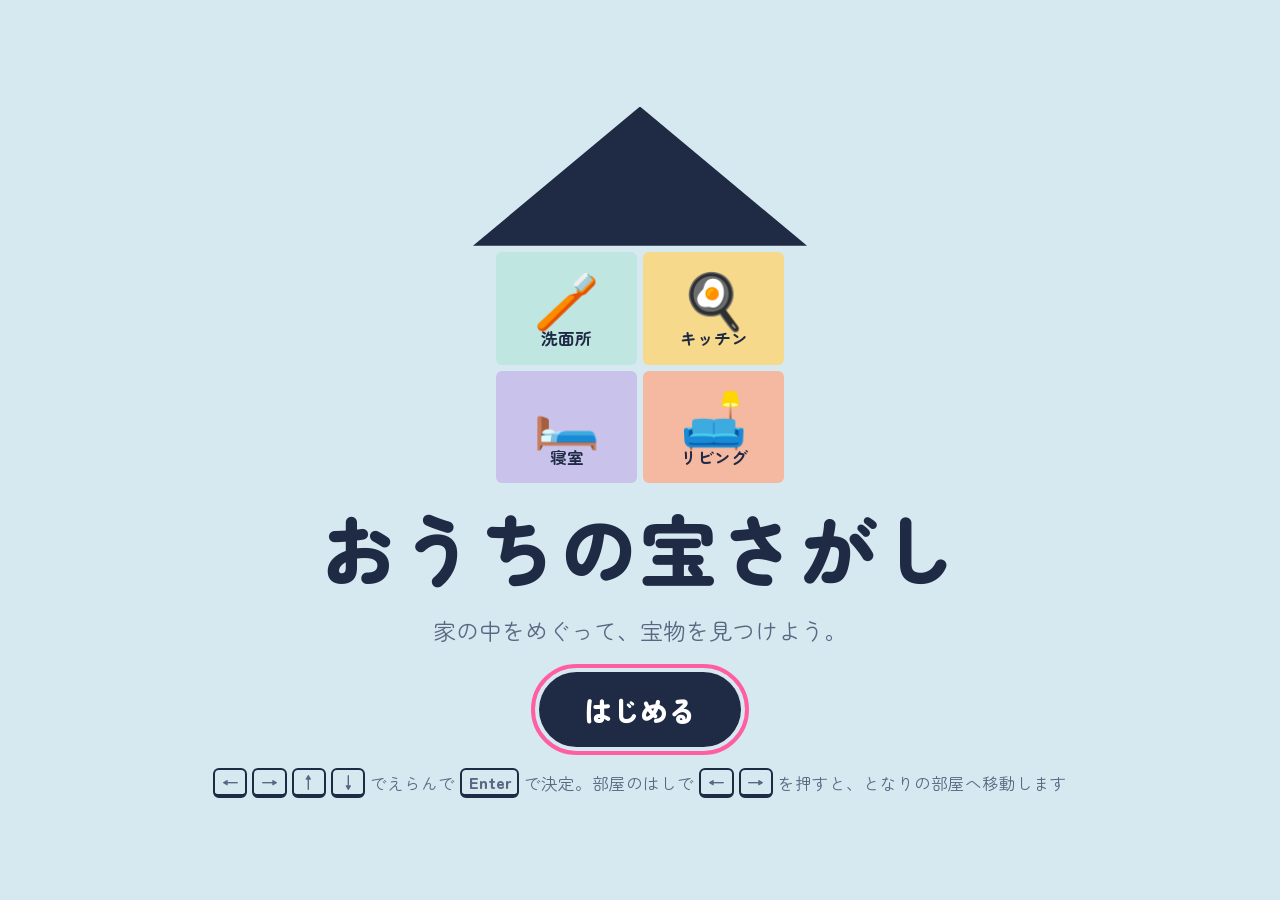
==== index.html @ 9ab675c8 "上書き１" ====
<!DOCTYPE html>
<html lang="ja">
<head>
<meta charset="utf-8">
<meta name="viewport" content="width=device-width, initial-scale=1, viewport-fit=cover">
<title>おうちの宝さがし</title>
<link rel="preconnect" href="https://fonts.googleapis.com">
<link rel="preconnect" href="https://fonts.gstatic.com" crossorigin>
<link href="https://fonts.googleapis.com/css2?family=Zen+Maru+Gothic:wght@500;700;900&display=swap" rel="stylesheet">
<style>
:root{
  --bg:#D6E8F0; --panel:#FFFFFF; --ink:#1F2A44; --muted:#5B6782; --line:#B9CAD6; --btn:#1F2A44; --btnInk:#FFFFFF;
  --wash:#BFE6E0; --kitchen:#F6D98B; --bed:#C9C2EA; --living:#F4B9A0;
  --u:10px;
  box-sizing:border-box;
  padding-top:env(safe-area-inset-top,0px);
  padding-bottom:env(safe-area-inset-bottom,0px);
}
@media (prefers-color-scheme: dark){
  :root:not([data-theme="light"]){ --bg:#18203A; --panel:#232D4D; --ink:#F2F0FA; --muted:#AAB3CF; --line:#3A4670; --btn:#F2F0FA; --btnInk:#18203A; }
}
:root[data-theme="dark"]{ --bg:#18203A; --panel:#232D4D; --ink:#F2F0FA; --muted:#AAB3CF; --line:#3A4670; --btn:#F2F0FA; --btnInk:#18203A; }
*{box-sizing:border-box}
[hidden]{display:none!important}
html{height:100%;scroll-padding-top:env(safe-area-inset-top,0px)}
body{margin:0;height:100%;display:flex;flex-direction:column;background:var(--bg);color:var(--ink);
  font-family:"Zen Maru Gothic","Hiragino Maru Gothic ProN","Yu Gothic",Meiryo,sans-serif;overflow:hidden;
  -webkit-tap-highlight-color:transparent}
button{font-family:inherit;color:inherit}
.screen{display:none;flex:1;min-height:0}
.screen.on{display:flex}

/* ---------- タイトル ---------- */
#title{flex-direction:column;align-items:center;justify-content:flex-start;gap:clamp(8px,2.4vh,32px);padding:clamp(12px,3vh,32px) 24px;text-align:center;overflow-y:auto}
#title > :first-child{margin-top:auto}
#title::before{content:"";display:block;flex-shrink:0;height:calc(clamp(130px,min(26vw,32vh),380px)*.5 + 6px)} #title > :last-child{margin-bottom:auto}
.house{display:grid;grid-template-columns:1fr 1fr;gap:6px;--hw:clamp(130px,min(26vw,32vh),380px);width:var(--hw);position:relative;flex-shrink:0}
.house::before{content:"";position:absolute;left:-8%;right:-8%;bottom:100%;margin-bottom:6px;aspect-ratio:2.4/1;
  background:var(--ink);clip-path:polygon(50% 0,100% 100%,0 100%)}
.house div{aspect-ratio:1.25/1;border-radius:6px;display:flex;flex-direction:column;align-items:center;justify-content:center;
  font-size:clamp(22px,min(4.4vw,6vh),64px);line-height:1}
.house div span{font-size:clamp(10px,min(1.3vw,1.9vh),20px);font-weight:700;margin-top:.35em;color:#1F2A44}
h1{margin:0;font-weight:900;font-size:clamp(28px,min(6vw,9vh),92px);letter-spacing:.04em;line-height:1.1}
.lead{margin:0;max-width:34em;font-size:clamp(14px,min(1.8vw,2.7vh),26px);line-height:1.7;color:var(--muted)}
.row{display:flex;gap:14px;flex-wrap:wrap;justify-content:center}
.big{font-size:clamp(17px,min(2.2vw,3.4vh),34px);font-weight:900;padding:.6em 1.6em;border-radius:999px;border:none;background:var(--btn);color:var(--btnInk);cursor:pointer}
.sub{font-size:clamp(14px,1.6vw,24px);font-weight:700;padding:.6em 1.3em;border-radius:999px;border:3px solid var(--ink);background:transparent;cursor:pointer}
.big:focus-visible,.sub:focus-visible,.tbtn:focus-visible,.room:focus-visible,.pad button:focus-visible,.arrow:focus-visible{outline:4px solid var(--focus);outline-offset:4px}
.small{font-size:clamp(12px,min(1.3vw,2vh),20px);color:var(--muted);margin:0}

/* ---------- ゲーム ---------- */
#game{flex-direction:column}
#stageWrap{flex:1;min-height:0;display:flex;align-items:center;justify-content:center;padding:clamp(6px,1.2vh,16px)}
#stage{position:relative;border-radius:calc(var(--u)*1.4);overflow:hidden;box-shadow:0 calc(var(--u)*.5) 0 rgba(0,0,0,.15)}
#stage{background:#EDEBE4}
#stage img.scene{position:absolute;inset:0;width:100%;height:100%;display:block;object-fit:cover;user-select:none;-webkit-user-drag:none}
.ov{position:absolute;pointer-events:none;opacity:0;transition:opacity 1.2s}
.ov.on{opacity:1}
.ov.fog{background:rgba(255,255,255,.82);border-radius:calc(var(--u)*.3);box-shadow:0 0 calc(var(--u)*2) calc(var(--u)*.6) rgba(255,255,255,.7)}
.ov.glow{inset:0;background:radial-gradient(ellipse at 72% 40%, rgba(255,222,130,.55), rgba(255,222,130,.2) 28%, transparent 52%)}
.hs .ring{display:block;width:calc(var(--u)*4);height:calc(var(--u)*4);border-radius:50%;border:calc(var(--u)*.45) solid #fff;
  background:rgba(255,255,255,.28);box-shadow:0 0 0 calc(var(--u)*.2) rgba(31,42,68,.6);transition:transform .15s}
.hs:hover .ring,.hs:focus-visible .ring,body.kbd .hs:focus .ring{border-color:#E8A900;transform:scale(1.15)}
#stage.swap{animation:swap .35s ease}
@keyframes swap{from{opacity:0;transform:scale(.985)}to{opacity:1;transform:none}}
.roomname{position:absolute;left:calc(var(--u)*1.4);top:calc(var(--u)*1.2);font-weight:900;font-size:calc(var(--u)*2.6);
  background:rgba(255,255,255,.9);color:#1F2A44;padding:calc(var(--u)*.3) calc(var(--u)*1.4);border-radius:999px}
.hs{position:absolute;transform:translate(-50%,-50%);border:none;background:none;padding:calc(var(--u)*.5);
  display:flex;flex-direction:column;align-items:center;gap:calc(var(--u)*.3);cursor:pointer;border-radius:calc(var(--u)*1.6)}
.hs .e{font-size:calc(var(--u)*5);line-height:1;filter:drop-shadow(0 calc(var(--u)*.3) 0 rgba(0,0,0,.18));transition:transform .15s}
.hs .l{position:absolute;top:100%;left:50%;transform:translateX(-50%);font-size:calc(var(--u)*1.55);font-weight:700;background:rgba(255,255,255,.9);color:#1F2A44;padding:calc(var(--u)*.15) calc(var(--u)*.9);border-radius:999px;white-space:nowrap}
.hs:hover .e,.hs:focus-visible .e{transform:scale(1.15)}
.hs:focus-visible{outline:calc(var(--u)*.35) solid #1F2A44;outline-offset:0;background:rgba(255,255,255,.4)}
.hs.star .e{font-size:calc(var(--u)*2.4);opacity:.85}
.hs.star.got .e{opacity:.35}
.hs.shake{animation:shake .35s}
@keyframes shake{25%{transform:translate(-56%,-50%)}75%{transform:translate(-44%,-50%)}}
.arrow{position:absolute;top:50%;transform:translateY(-50%);width:calc(var(--u)*5);height:calc(var(--u)*5);border-radius:50%;border:none;
  background:rgba(31,42,68,.78);color:#fff;font-size:calc(var(--u)*2.2);cursor:pointer;display:flex;align-items:center;justify-content:center}
.arrow.l{left:calc(var(--u)*.8)} .arrow.r{right:calc(var(--u)*.8)}


/* ---------- 下のバー ---------- */
#bar{display:flex;align-items:center;gap:clamp(10px,1.6vw,28px);padding:clamp(6px,1.2vh,14px) clamp(10px,2vw,28px);
  background:var(--panel);border-top:3px solid var(--line);flex-wrap:wrap;font-size:clamp(13px,1.5vw,24px)}
.mini{display:grid;grid-template-columns:1fr 1fr;gap:4px;position:relative;margin-top:clamp(14px,2vw,26px)}
.mini::before{content:"";position:absolute;left:-6%;right:-6%;bottom:100%;margin-bottom:4px;height:clamp(12px,1.8vw,24px);background:var(--ink);clip-path:polygon(50% 0,100% 100%,0 100%)}
.room{border:3px solid transparent;border-radius:6px;padding:.15em .5em;font-size:clamp(12px,1.25vw,20px);font-weight:700;cursor:pointer;color:#1F2A44;min-width:5.2em}
.room.cur{border-color:var(--ink);box-shadow:inset 0 0 0 2px #fff}
.group{display:flex;flex-direction:column;gap:.2em}
.group b{font-size:.75em;color:var(--muted);font-weight:700}
.slots{display:flex;gap:.3em}
.slot{width:2.1em;height:2.1em;border-radius:.45em;border:2px dashed var(--line);display:flex;align-items:center;justify-content:center;font-size:1.25em}
.slot.full{border:2px solid var(--ink);background:var(--bg)}
.memo{display:flex;gap:.3em;align-items:center;flex-wrap:wrap}
.badge{display:inline-flex;align-items:center;gap:.25em;background:var(--c);color:#fff;font-weight:900;border-radius:.45em;padding:.1em .5em;white-space:nowrap}
.badge.unk{opacity:.35}
.order{display:flex;gap:.2em;align-items:center}
.dot{width:.9em;height:.9em;border-radius:50%;background:var(--c);display:inline-block}
.spacer{flex:1}
.stat{font-weight:900;white-space:nowrap}
.tbtn{border:none;background:var(--btn);color:var(--btnInk);font-weight:900;border-radius:999px;padding:.45em 1em;cursor:pointer;font-size:1em;white-space:nowrap}
.tbtn.ghost{background:transparent;color:var(--ink);border:2px solid var(--ink)}

/* ---------- ダイアログ ---------- */
.overlay{position:fixed;inset:0;background:rgba(15,20,35,.55);display:none;align-items:center;justify-content:center;padding:clamp(8px,2vh,20px);z-index:10}
.overlay.on{display:flex}
.box{background:var(--panel);color:var(--ink);border-radius:22px;padding:clamp(18px,3vw,44px);max-width:min(92vw,40em);width:100%;
  font-size:clamp(17px,2.2vw,32px);line-height:1.75;border:4px solid var(--ink);animation:pop .22s ease}
@keyframes pop{from{transform:scale(.94);opacity:0}to{transform:none;opacity:1}}
.box p{margin:0 0 .8em}
.box .actions{display:flex;justify-content:flex-end;gap:12px}
.pad{display:grid;grid-template-columns:repeat(3,1fr);gap:10px;margin:.6em 0}
.pad button{font-size:1.2em;font-weight:900;padding:.35em 0;border-radius:14px;border:3px solid var(--ink);background:var(--bg);cursor:pointer}
.code{display:flex;gap:10px;justify-content:center;margin:.3em 0}
.code span{width:1.8em;height:2.1em;border-radius:12px;border:3px solid var(--ink);display:flex;align-items:center;justify-content:center;font-size:1.4em;font-weight:900}
.box.shake{animation:boxshake .4s}
@keyframes boxshake{25%{transform:translateX(-10px)}75%{transform:translateX(10px)}}
.center{text-align:center}
.trophy{font-size:clamp(60px,9vw,130px);line-height:1;margin:.1em 0 .2em}
.results{display:flex;gap:1em;justify-content:center;flex-wrap:wrap;font-weight:900}
body.kbd button:focus{outline:4px solid var(--focus);outline-offset:4px}
body.kbd .hs:focus{outline:calc(var(--u)*.4) solid #E8A900;outline-offset:0;background:rgba(255,255,255,.45)}
body.kbd .hs:focus .e{transform:scale(1.15)}
.keys{display:inline-flex;gap:.3em;align-items:center}
.keys kbd{font-family:inherit;font-weight:900;border:2px solid var(--ink);border-bottom-width:4px;border-radius:6px;padding:0 .4em;min-width:1.6em;text-align:center}
.trophy.legend{animation:glow 1.6s ease-in-out infinite alternate}
@keyframes glow{from{filter:drop-shadow(0 0 6px #FFE27A)}to{filter:drop-shadow(0 0 28px #FFC400);transform:scale(1.06)}}
.zukan{display:flex;gap:.5em;justify-content:center;margin-top:.4em;font-size:.85em}
.zcol{display:flex;flex-direction:column;gap:.3em;align-items:center}
.zcol b{font-size:.7em;color:var(--muted);white-space:nowrap}
.zukan span{width:2em;height:2em;border-radius:.45em;border:2px solid var(--line);display:flex;align-items:center;justify-content:center;font-size:1em;background:var(--bg)}
.zukan span.now{border:3px solid #E8A900}
.zukan span.no{color:var(--muted);font-weight:900;font-size:.8em}
.newtag{display:inline-block;background:#E8A900;color:#1F2A44;font-weight:900;border-radius:999px;padding:0 .6em;font-size:.7em;margin-left:.4em;vertical-align:middle}
#winDlg .box.winbox{max-height:96vh;overflow:auto;max-width:min(96vw,62em);padding:clamp(14px,min(2.6vw,4vh),40px);
  font-size:clamp(14px,min(1.7vw,3vh),28px);line-height:1.5;display:grid;gap:1em 2.2em;align-items:center}
@media (min-aspect-ratio: 5/4){ #winDlg .box.winbox{grid-template-columns:1.15fr 1fr} .winZukan{border-left:3px dashed var(--line);padding-left:2em} }
.winMain .trophy{font-size:clamp(44px,min(8vw,15vh),120px);margin:0 0 .15em}
.tname{font-weight:900;font-size:1.3em;margin:0 0 .2em}
.wsmall{font-size:.75em;color:var(--muted);margin:.4em 0 .6em}
.winMain .actions{margin-top:.6em}
.winMain .big{font-size:1.05em}
.winZukan .zukan{font-size:1.05em;margin-top:.3em}
/* 調べる場所のフォーカス:四角い枠は出さず、丸の色をピンクに */
:root{--focus:#FF5FA2}
.hs{border-radius:50%}
.hs:focus,.hs:focus-visible,body.kbd .hs:focus{outline:none;background:none}
.hs:hover .ring,.hs:focus-visible .ring,body.kbd .hs:focus .ring{border-color:var(--focus);background:rgba(255,95,162,.18);transform:scale(1.15)}
.hs:focus-visible .e,body.kbd .hs:focus .e{border-radius:50%;box-shadow:0 0 0 calc(var(--u)*.45) var(--focus)}
.hs:focus-visible .l,body.kbd .hs:focus .l{background:var(--focus);color:#fff}
.hs .pic{display:block;width:calc(var(--u)*6.4);height:auto;font-size:0;user-select:none;-webkit-user-drag:none}
.hs:focus-visible .pic,body.kbd .hs:focus .pic{border-radius:calc(var(--u)*.6)}
.padTitle{display:flex;align-items:center;justify-content:center;gap:.4em;font-weight:900}
#padChest{height:1.6em;width:auto}
/* ダイアログが画面からはみ出さないように、高さに合わせて縮める */
.box{max-height:calc(100vh - 16px);max-height:calc(100dvh - 16px);overflow:auto}
#dlg .box{font-size:clamp(15px,min(2.2vw,4vh),32px)}
#padBox{font-size:clamp(13px,min(2vw,2.9vh),30px);padding:clamp(12px,min(2.4vw,3vh),40px);line-height:1.5}
#padBox > p{margin:0 0 .3em}
#padBox .pad{gap:clamp(5px,1vh,10px);margin:.5em 0}
#padBox .pad button{padding:.2em 0;border-radius:12px}
#padBox .code span{width:1.6em;height:1.8em}
#padBox .small{font-size:.75em}
#padBox .actions .big,#padBox .actions .sub{font-size:1em}
#padChest{height:1.4em}
#padInfo{display:flex;flex-direction:column;align-items:center;gap:.55em;margin:.7em 0 .6em;font-size:.85em}
.padRow{display:grid;grid-template-columns:6.5em auto;align-items:center;gap:.8em}
.padRow .lbl{text-align:right;color:var(--muted);font-weight:700;font-size:.85em}
.padRow .chips{display:flex;align-items:center;gap:.45em;flex-wrap:wrap}
.padRow .badge{padding:.15em .6em}
.padRow .arr{color:var(--muted);margin:0 .1em}
.padRow .unknown{color:var(--muted);font-size:.85em}
.padErr{font-weight:900;color:#D9482B}
@media (prefers-reduced-motion: reduce){ *{animation:none!important;transition:none!important} }
</style>
</head>
<body>

<!-- タイトル -->
<section id="title" class="screen on">
  <div class="house" aria-hidden="true">
    <div style="background:var(--wash)">🪥<span>洗面所</span></div>
    <div style="background:var(--kitchen)">🍳<span>キッチン</span></div>
    <div style="background:var(--bed)">🛏️<span>寝室</span></div>
    <div style="background:var(--living)">🛋️<span>リビング</span></div>
  </div>
  <h1>おうちの宝さがし</h1>
  <p class="lead">家の中をめぐって、宝物を見つけよう。</p>
  <div class="row">
    <button class="big" id="startBtn">はじめる</button>
  </div>
  <p class="small keys"><kbd>←</kbd><kbd>→</kbd><kbd>↑</kbd><kbd>↓</kbd> でえらんで <kbd>Enter</kbd> で決定。部屋のはしで <kbd>←</kbd><kbd>→</kbd> を押すと、となりの部屋へ移動します</p>
  <p class="small" id="best"></p>
</section>

<!-- ゲーム -->
<section id="game" class="screen">
  <div id="stageWrap"><div id="stage"></div></div>
  <div id="bar">
    <div class="mini" id="mini"></div>
    <div class="group"><b>もちもの</b><div class="slots" id="slots"></div></div>
    <div class="group"><b>見つけた数字</b><div class="memo" id="memo"></div></div>
    <div class="group" id="orderBox" hidden><b>順番</b><div class="order" id="order"></div></div>
    <div class="spacer"></div>
    <div class="group"><b>じかん</b><span class="stat" id="time">0:00</span></div>
    <div class="group"><b>かくれ星</b><span class="stat" id="stars">⭐ 0/8</span></div>
    <button class="tbtn" id="hintBtn">💡 ヒント</button>
    <button class="tbtn ghost" id="soundBtn" aria-label="音のオンオフ">🔊</button>
  </div>
</section>

<!-- メッセージ -->
<div class="overlay" id="dlg" role="dialog" aria-modal="true">
  <div class="box"><div id="dlgText"></div><div class="actions"><button class="big" id="dlgOk">OK</button></div></div>
</div>

<!-- 宝箱の数字入力 -->
<div class="overlay" id="padDlg" role="dialog" aria-modal="true">
  <div class="box" id="padBox">
    <p class="center padTitle"><img id="padChest" alt=""> 宝箱のダイヤル</p>
    <div class="code" id="code"></div>
    <div id="padInfo"></div>
    <div class="pad" id="pad"></div>
    <div class="actions"><button class="sub" id="padClose">とじる</button><button class="big" id="padOk">あける</button></div>
  </div>
</div>

<!-- クリア -->
<div class="overlay" id="winDlg" role="dialog" aria-modal="true">
  <div class="box center winbox">
    <div class="winMain">
      <div class="trophy" id="trophy">👑</div>
      <p class="tname" id="tName">宝物を見つけた!</p>
      <p class="wsmall" id="tDesc"></p>
      <div class="results" id="results"></div>
      <p class="wsmall" id="rank"></p>
      <div class="actions" style="justify-content:center"><button class="big" id="againBtn">もういちど遊ぶ</button></div>
    </div>
    <div class="winZukan">
      <p class="wsmall" id="zukanTitle" style="margin-top:0">宝物ずかん</p>
      <div class="zukan" id="zukan"></div>
    </div>
  </div>
</div>


<script>
const $ = s => document.querySelector(s);
const ROOMS = [
  {id:'wash',    name:'洗面所',   short:'洗面所'},
  {id:'kitchen', name:'キッチン', short:'キッチン'},
  {id:'bed',     name:'寝室',     short:'寝室'},
  {id:'living',  name:'リビング', short:'リビング'}
];
const COLORS = {
  red:{name:'赤',hex:'#D9482B'}, blue:{name:'青',hex:'#2F7FD1'},
  green:{name:'緑',hex:'#2F9A52'}, yellow:{name:'黄',hex:'#D69A00'}
};
const COLOR_KEYS = ['red','blue','green','yellow'];
const ITEMS = {flashlight:{e:'🔦',n:'かいちゅう電灯'}, key:{e:'🔑',n:'小さなカギ'}, stool:{e:'🪜',n:'ふみ台'}, bulb:{e:'💡',n:'でんきゅう'}};

let S, timerId, soundOn = true;

function newGame(){
  const order = [...COLOR_KEYS].sort(()=>Math.random()-.5);
  const digits = {}; COLOR_KEYS.forEach(c=>digits[c]=Math.floor(Math.random()*10));
  S = {room:3, inv:[], f:{}, digits, order, stars:new Set(), hints:0, start:Date.now(), end:null};
}

/* ---------- 表示ヘルパー ---------- */
const badge = c => `<span class="badge" style="--c:${COLORS[c].hex}">${COLORS[c].name} ${S.digits[c]}</span>`;
const orderHTML = () => S.order.map(c=>`<span class="badge" style="--c:${COLORS[c].hex}">${COLORS[c].name}</span>`).join(' → ');
const has = i => S.inv.includes(i);
function give(i){ if(!has(i)) S.inv.push(i); sfx('get'); renderBar(); }
function take(i){ S.inv = S.inv.filter(x=>x!==i); renderBar(); }
function found(c){ S.f[c]=true; sfx('win'); renderBar(); }
function star(id){
  if(S.stars.has(id)) return say('ここの星はもう見つけたよ。');
  S.stars.add(id); sfx('star'); renderBar(); renderRoom(false);
  const sb=document.querySelector(`#stage [data-id="${id}"]`); if(sb) sb.focus({preventScroll:true});
  say(`⭐ かくれ星を見つけた!(${S.stars.size}/8)`);
}

/* ---------- 部屋のオブジェクト ---------- */
const CHEST_IMG = '[data-uri]';
document.getElementById('padChest').src = CHEST_IMG;
const AR = 1650/1200; // 部屋画像の縦横比
const OBJ = {
  wash:[
    {id:'mirror',x:61.8,y:26.9,l:'かがみ',act(){
      if(!S.f.steam) return say('大きな鏡。…よく見ると、うっすら指のあとがある?');
      if(!S.f.blue){found('blue');return say(`湯気でくもった鏡に、文字が浮かび上がった!<br>${badge('blue')}`);}
      say(`鏡には ${badge('blue')} と書いてある。`);
    }},
    {id:'tap',x:50.2,y:48.4,l:'じゃぐち',act(){ if(!S.f.steam){S.f.steam=true;sfx('get');overlays();say('お湯を出した。湯気がもくもく…鏡がくもってきた!');} else say('お湯はもう十分出ている。'); }},
    {id:'brush',x:61.8,y:49.4,l:'歯ブラシ',act(){ say('歯ブラシとせっけん。朝のしたくはここから。'); }},
    {id:'tub',x:15,y:71.9,l:'おふろ',act(){ say('お気に入りの猫足のバスタブ。今日は入浴剤を入れてゆっくり入ろうかな。'); }},
    {id:'cab',x:48.2,y:71.9,l:'とだな',act(){ if(!S.f.stool){S.f.stool=true;give('stool');say('とだなの中に <b>ふみ台</b> 🪜 が入っていた。高い場所のものを取るのに使えそうだ。');} else say('せんざいとタオルがきれいにならんでいる。'); }},
    {id:'basket',x:93.6,y:76.9,l:'せんたくかご',act(){ if(!S.f.key){S.f.key=true;give('key');say('タオルの間に <b>小さなカギ</b> 🔑 がまぎれていた!');} else say('ふかふかのタオルが入っている。'); }},
    {id:'duck',x:26.4,y:40,e:'✨',star:true,act(){ star('duck'); }},
    {id:'jar',x:93.6,y:20,e:'✨',star:true,act(){ star('jar'); }}
  ],
  kitchen:[
    {id:'fridge',x:4.5,y:40.6,l:'れいぞうこ',act(){ say('マグネットでメモがとめてある。<br>「お湯を出すと 見えてくるものがある」'); }},
    {id:'chest',x:21.8,y:28.4,l:'パントリー',act(){ if(!S.f.chest){ S.f.chest=true; sfx('get'); say('カゴのおくに、カギのかかった <b>宝箱</b> がかくれていた!<br>4けたのダイヤルがついている。', openPad); } else openPad(); }},
    {id:'shelf',x:79.1,y:14.4,l:'上のたな',act(){
      if(S.f.red) return say(`水さしの底に ${badge('red')} のシール。`);
      if(!has('stool')) return say('たなが高すぎて届かない…。何か台があれば。');
      take('stool'); found('red'); say(`<b>ふみ台</b> に乗って届いた!<br>水さしの底にシールが貼ってある。${badge('red')}`);
    }},
    {id:'drawer',x:39.1,y:50.9,l:'ひきだし',act(){
      if(S.f.bulb) return say('スプーンとフォークがならんでいる。');
      if(!has('key')) return say('カギがかかっている。小さなカギ穴がある。');
      take('key'); S.f.bulb=true; give('bulb'); say('小さなカギで開いた!<br>中に <b>でんきゅう</b> 💡 が入っていた。');
    }},
    {id:'stove',x:52.3,y:49.4,l:'コンロ',act(){ say('やかんがシュンシュンいっている。火を消しておこう。'); }},
    {id:'apple',x:23.6,y:55,e:'✨',star:true,act(){ star('apple'); }},
    {id:'towel',x:94,y:65,e:'✨',star:true,act(){ star('towel'); }}
  ],
  bed:[
    {id:'photo',x:28,y:38.1,l:'花の絵',act(){ S.f.photo=true; renderBar(); say(`花の絵の額縁。裏がえすと、色の順番が書いてある!<br>${orderHTML()}`); }},
    {id:'dresser',x:13.6,y:60,l:'チェスト',act(){ if(!S.f.flashlight){S.f.flashlight=true;give('flashlight');say('チェストのひきだしを開けたら、洋服の間に <b>かいちゅう電灯</b> 🔦 が入っていた!');} else say('ひきだしには洋服がきれいにたたんで入っている。'); }},
    {id:'pillow',x:47.3,y:53.8,l:'まくら',act(){ S.f.memo=true; say('まくらの下にメモがあった!<br>「宝箱は4けたの数字で開く。数字は4つの部屋に1つずつ、色つきでかくれている。順番はこの部屋の花の絵が知っている。」'); }},
    {id:'table',x:69.8,y:60,l:'サイドテーブル',act(){ say('ハーブティーと小さな植物。カモミールのいい香り。'); }},
    {id:'under',x:49.1,y:83.1,l:'ベッドの下',act(){
      if(!has('flashlight')) return say('ベッドの下は真っ暗で何も見えない…。');
      if(!S.f.green){found('green');return say(`<b>かいちゅう電灯</b> で照らした!<br>ベッドの裏に数字が書いてある。${badge('green')}`);}
      say(`ベッドの裏には ${badge('green')} と書いてある。`);
    }},
    {id:'bear',x:80,y:65,e:'✨',star:true,act(){ star('bear'); }},
    {id:'lamp2',x:26.4,y:52,e:'✨',star:true,act(){ star('lamp2'); }}
  ],
  living:[
    {id:'books',x:11.4,y:43.8,l:'本だな',act(){ say('「かくれんぼ名人」という本を手に取った。<br>どの部屋にも、小さな ✨ が隠れているらしい。<br>星を集めるほど、宝箱の中身がすごくなるとか…。'); }},
    {id:'frame',x:55.9,y:41.3,l:'ガラスの額',act(){
      if(S.f.yellow) return say(`ガラスには ${badge('yellow')} が浮かんでいる。`);
      if(!S.f.light) return say('ガラスの額。部屋が暗くて、よく見えない…。');
      found('yellow'); say(`ライトの光があたって、ガラスに文字が浮かび上がった!<br>${badge('yellow')}`);
    }},
    {id:'sofa',x:43.2,y:60,e:'✨',star:true,act(){ star('sofa'); }},
    {id:'lamp',x:81.8,y:43.1,l:'スタンドライト',act(){
      if(S.f.light) return say('あたたかい光がともっている。');
      if(!has('bulb')) return say('スイッチを入れても、つかない。でんきゅうが切れているみたい。');
      take('bulb'); S.f.light=true; sfx('get'); overlays(); say('<b>でんきゅう</b> を取りかえた!<br>パッと明るくなった。かべの額に光があたっている…。');
    }},
    {id:'rug',x:72,y:89,e:'✨',star:true,act(){ star('rug'); }}
  ]
};
function overlays(){
  const f=$('#stage .fog'), g=$('#stage .glow');
  if(f) f.classList.toggle('on', !!S.f.steam);
  if(g) g.classList.toggle('on', !!S.f.light);
}

/* ---------- 部屋の画像 ---------- */
const IMG = {"wash": "[data-uri]", "kitchen": "[data-uri]", "bed": "[data-uri]", "living": "[data-uri]"};

/* ---------- 描画 ---------- */
function renderRoom(anim=true){
  const r = ROOMS[S.room], st = $('#stage');
 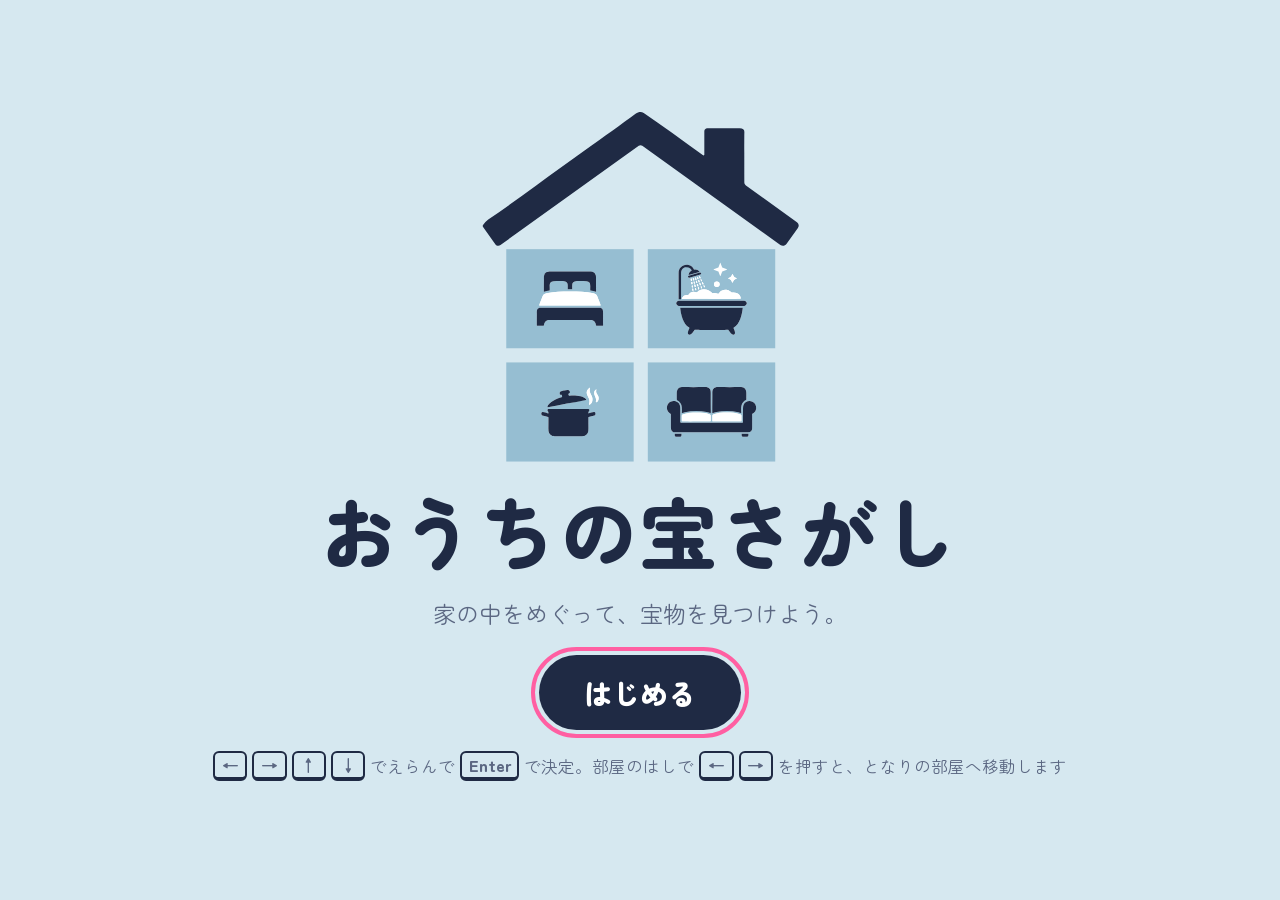
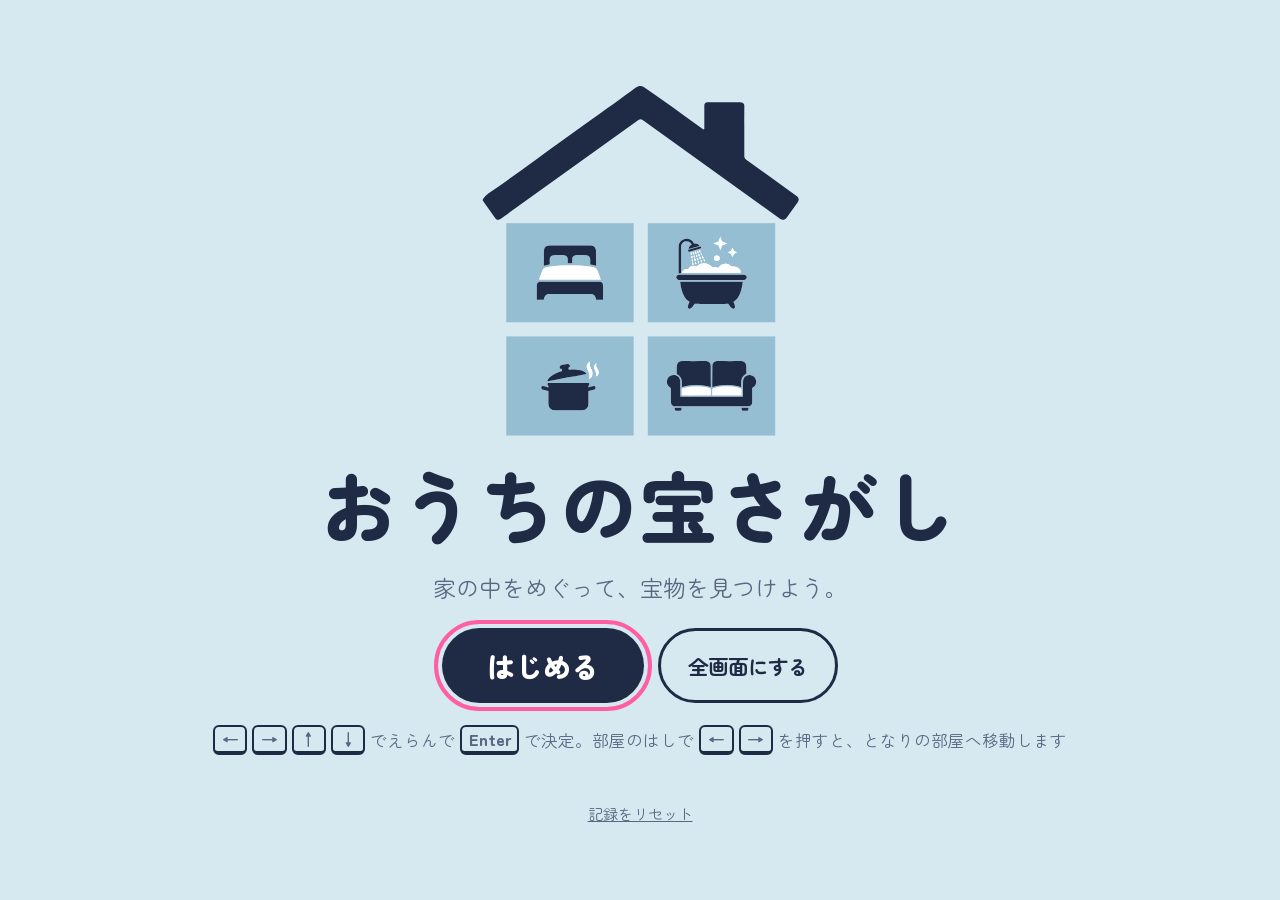
